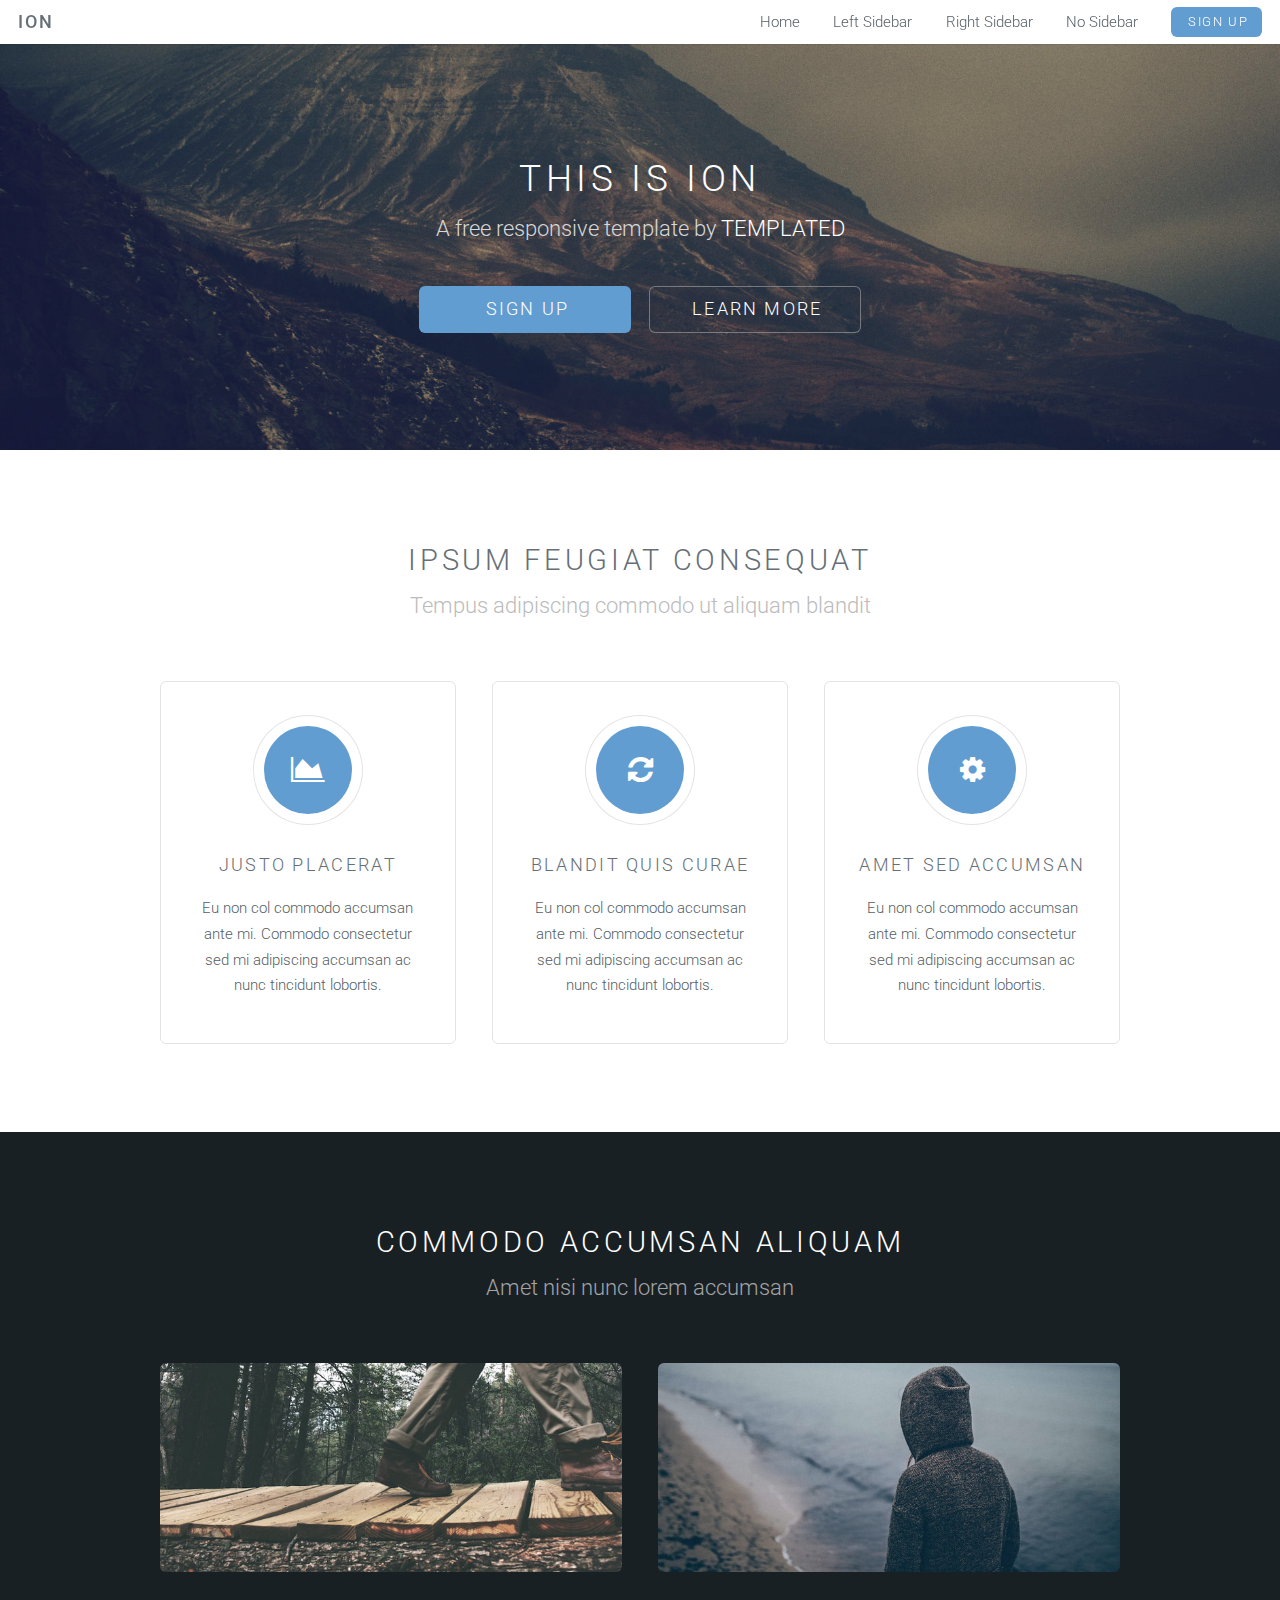
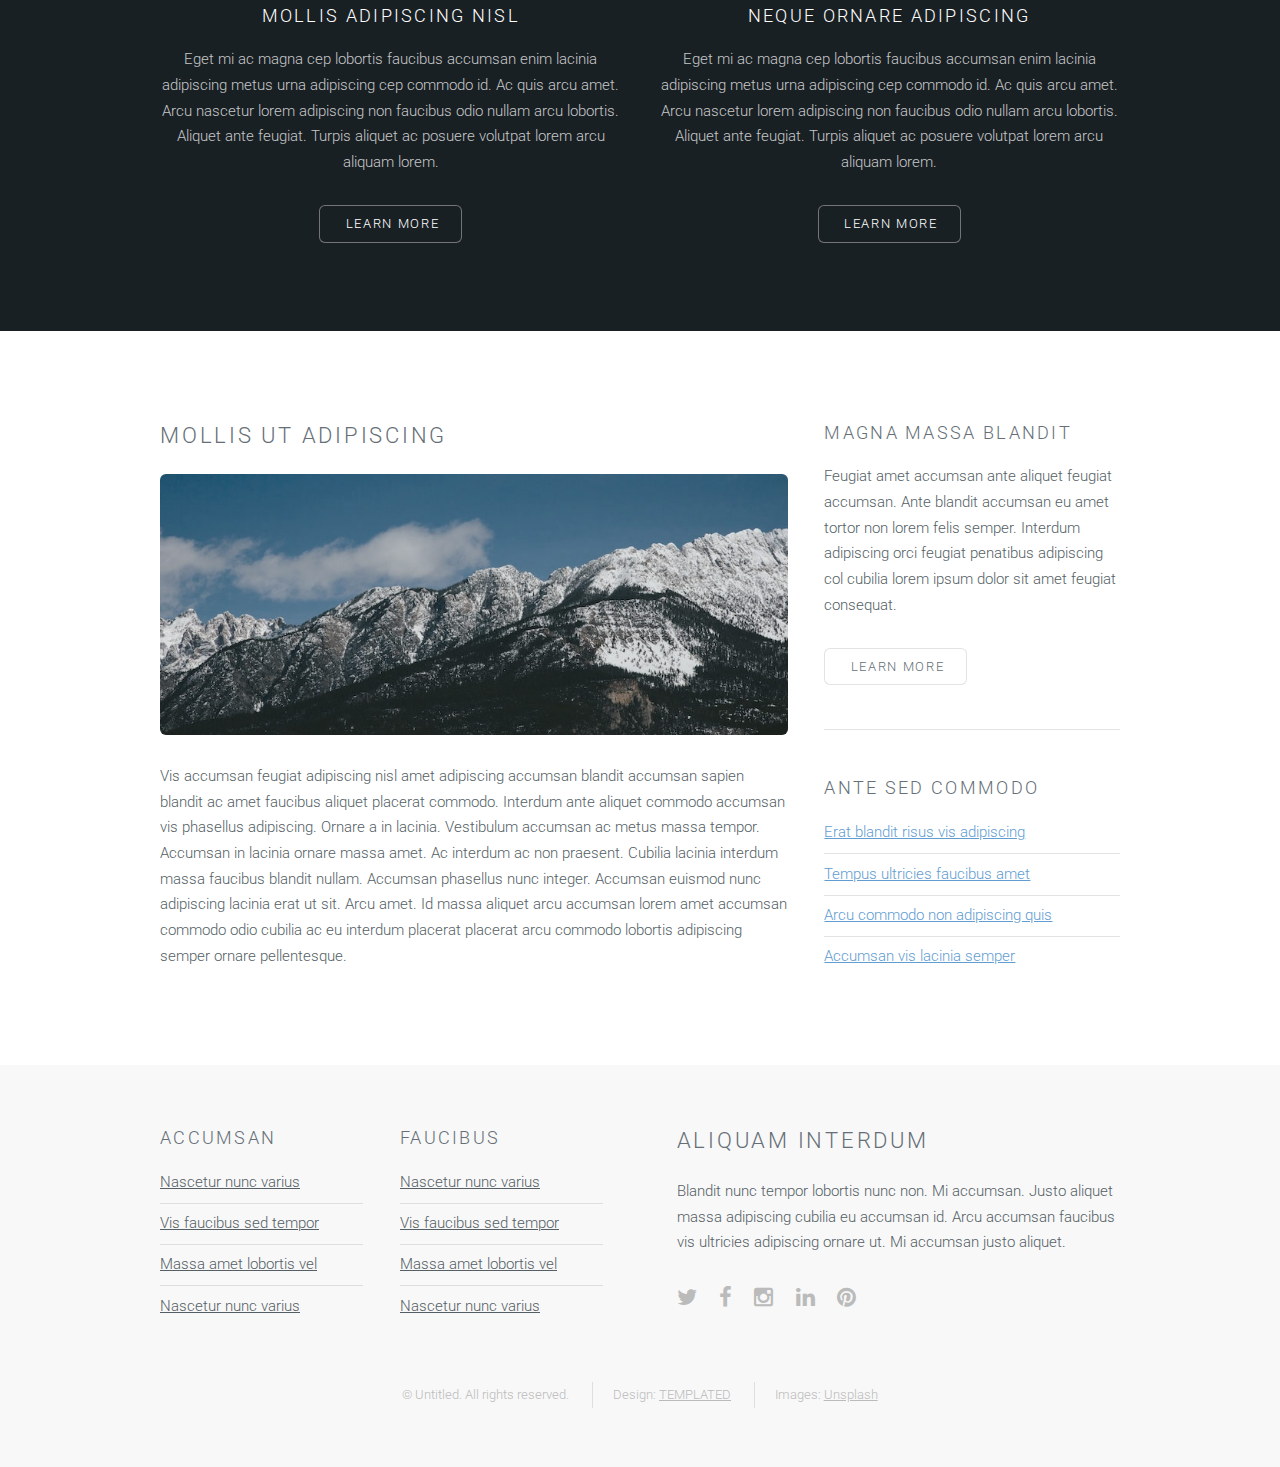
==== index.html @ 57fdde9f "foto inicial" ====
<!DOCTYPE HTML>
<!--
	Ion by TEMPLATED
	templated.co @templatedco
	Released for free under the Creative Commons Attribution 3.0 license (templated.co/license)
-->
<html>
	<head>
		<title>Ion by TEMPLATED</title>
		<meta http-equiv="content-type" content="text/html; charset=utf-8" />
		<meta name="description" content="" />
		<meta name="keywords" content="" />
		<!--[if lte IE 8]><script src="js/html5shiv.js"></script><![endif]-->
		<script src="js/jquery.min.js"></script>
		<script src="js/skel.min.js"></script>
		<script src="js/skel-layers.min.js"></script>
		<script src="js/init.js"></script>
		<noscript>
			<link rel="stylesheet" href="css/skel.css" />
			<link rel="stylesheet" href="css/style.css" />
			<link rel="stylesheet" href="css/style-xlarge.css" />
		</noscript>
	</head>
	<body id="top">

		<!-- Header -->
			<header id="header" class="skel-layers-fixed">
				<h1><a href="#">Ion</a></h1>
				<nav id="nav">
					<ul>
						<li><a href="index.html">Home</a></li>
						<li><a href="left-sidebar.html">Left Sidebar</a></li>
						<li><a href="right-sidebar.html">Right Sidebar</a></li>
						<li><a href="no-sidebar.html">No Sidebar</a></li>
						<li><a href="#" class="button special">Sign Up</a></li>
					</ul>
				</nav>
			</header>

		<!-- Banner -->
			<section id="banner">
				<div class="inner">
					<h2>This is Ion</h2>
					<p>A free responsive template by <a href="http://templated.co">TEMPLATED</a></p>
					<ul class="actions">
						<li><a href="#content" class="button big special">Sign Up</a></li>
						<li><a href="#elements" class="button big alt">Learn More</a></li>
					</ul>
				</div>
			</section>

		<!-- One -->
			<section id="one" class="wrapper style1">
				<header class="major">
					<h2>Ipsum feugiat consequat</h2>
					<p>Tempus adipiscing commodo ut aliquam blandit</p>
				</header>
				<div class="container">
					<div class="row">
						<div class="4u">
							<section class="special box">
								<i class="icon fa-area-chart major"></i>
								<h3>Justo placerat</h3>
								<p>Eu non col commodo accumsan ante mi. Commodo consectetur sed mi adipiscing accumsan ac nunc tincidunt lobortis.</p>
							</section>
						</div>
						<div class="4u">
							<section class="special box">
								<i class="icon fa-refresh major"></i>
								<h3>Blandit quis curae</h3>
								<p>Eu non col commodo accumsan ante mi. Commodo consectetur sed mi adipiscing accumsan ac nunc tincidunt lobortis.</p>
							</section>
						</div>
						<div class="4u">
							<section class="special box">
								<i class="icon fa-cog major"></i>
								<h3>Amet sed accumsan</h3>
								<p>Eu non col commodo accumsan ante mi. Commodo consectetur sed mi adipiscing accumsan ac nunc tincidunt lobortis.</p>
							</section>
						</div>
					</div>
				</div>
			</section>
			
		<!-- Two -->
			<section id="two" class="wrapper style2">
				<header class="major">
					<h2>Commodo accumsan aliquam</h2>
					<p>Amet nisi nunc lorem accumsan</p>
				</header>
				<div class="container">
					<div class="row">
						<div class="6u">
							<section class="special">
								<a href="#" class="image fit"><img src="images/pic01.jpg" alt="" /></a>
								<h3>Mollis adipiscing nisl</h3>
								<p>Eget mi ac magna cep lobortis faucibus accumsan enim lacinia adipiscing metus urna adipiscing cep commodo id. Ac quis arcu amet. Arcu nascetur lorem adipiscing non faucibus odio nullam arcu lobortis. Aliquet ante feugiat. Turpis aliquet ac posuere volutpat lorem arcu aliquam lorem.</p>
								<ul class="actions">
									<li><a href="#" class="button alt">Learn More</a></li>
								</ul>
							</section>
						</div>
						<div class="6u">
							<section class="special">
								<a href="#" class="image fit"><img src="images/pic02.jpg" alt="" /></a>
								<h3>Neque ornare adipiscing</h3>
								<p>Eget mi ac magna cep lobortis faucibus accumsan enim lacinia adipiscing metus urna adipiscing cep commodo id. Ac quis arcu amet. Arcu nascetur lorem adipiscing non faucibus odio nullam arcu lobortis. Aliquet ante feugiat. Turpis aliquet ac posuere volutpat lorem arcu aliquam lorem.</p>
								<ul class="actions">
									<li><a href="#" class="button alt">Learn More</a></li>
								</ul>
							</section>
						</div>
					</div>
				</div>
			</section>

		<!-- Three -->
			<section id="three" class="wrapper style1">
				<div class="container">
					<div class="row">
						<div class="8u">
							<section>
								<h2>Mollis ut adipiscing</h2>
								<a href="#" class="image fit"><img src="images/pic03.jpg" alt="" /></a>
								<p>Vis accumsan feugiat adipiscing nisl amet adipiscing accumsan blandit accumsan sapien blandit ac amet faucibus aliquet placerat commodo. Interdum ante aliquet commodo accumsan vis phasellus adipiscing. Ornare a in lacinia. Vestibulum accumsan ac metus massa tempor. Accumsan in lacinia ornare massa amet. Ac interdum ac non praesent. Cubilia lacinia interdum massa faucibus blandit nullam. Accumsan phasellus nunc integer. Accumsan euismod nunc adipiscing lacinia erat ut sit. Arcu amet. Id massa aliquet arcu accumsan lorem amet accumsan commodo odio cubilia ac eu interdum placerat placerat arcu commodo lobortis adipiscing semper ornare pellentesque.</p>
							</section>
						</div>
						<div class="4u">
							<section>
								<h3>Magna massa blandit</h3>
								<p>Feugiat amet accumsan ante aliquet feugiat accumsan. Ante blandit accumsan eu amet tortor non lorem felis semper. Interdum adipiscing orci feugiat penatibus adipiscing col cubilia lorem ipsum dolor sit amet feugiat consequat.</p>
								<ul class="actions">
									<li><a href="#" class="button alt">Learn More</a></li>
								</ul>
							</section>
							<hr />
							<section>
								<h3>Ante sed commodo</h3>
								<ul class="alt">
									<li><a href="#">Erat blandit risus vis adipiscing</a></li>
									<li><a href="#">Tempus ultricies faucibus amet</a></li>
									<li><a href="#">Arcu commodo non adipiscing quis</a></li>
									<li><a href="#">Accumsan vis lacinia semper</a></li>
								</ul>
							</section>
						</div>
					</div>
				</div>
			</section>			
			
		<!-- Footer -->
			<footer id="footer">
				<div class="container">
					<div class="row double">
						<div class="6u">
							<div class="row collapse-at-2">
								<div class="6u">
									<h3>Accumsan</h3>
									<ul class="alt">
										<li><a href="#">Nascetur nunc varius</a></li>
										<li><a href="#">Vis faucibus sed tempor</a></li>
										<li><a href="#">Massa amet lobortis vel</a></li>
										<li><a href="#">Nascetur nunc varius</a></li>
									</ul>
								</div>
								<div class="6u">
									<h3>Faucibus</h3>
									<ul class="alt">
										<li><a href="#">Nascetur nunc varius</a></li>
										<li><a href="#">Vis faucibus sed tempor</a></li>
										<li><a href="#">Massa amet lobortis vel</a></li>
										<li><a href="#">Nascetur nunc varius</a></li>
									</ul>
								</div>
							</div>
						</div>
						<div class="6u">
							<h2>Aliquam Interdum</h2>
							<p>Blandit nunc tempor lobortis nunc non. Mi accumsan. Justo aliquet massa adipiscing cubilia eu accumsan id. Arcu accumsan faucibus vis ultricies adipiscing ornare ut. Mi accumsan justo aliquet.</p>
							<ul class="icons">
								<li><a href="#" class="icon fa-twitter"><span class="label">Twitter</span></a></li>
								<li><a href="#" class="icon fa-facebook"><span class="label">Facebook</span></a></li>
								<li><a href="#" class="icon fa-instagram"><span class="label">Instagram</span></a></li>
								<li><a href="#" class="icon fa-linkedin"><span class="label">LinkedIn</span></a></li>
								<li><a href="#" class="icon fa-pinterest"><span class="label">Pinterest</span></a></li>
							</ul>
						</div>
					</div>
					<ul class="copyright">
						<li>&copy; Untitled. All rights reserved.</li>
						<li>Design: <a href="http://templated.co">TEMPLATED</a></li>
						<li>Images: <a href="http://unsplash.com">Unsplash</a></li>
					</ul>
				</div>
			</footer>

	</body>
</html>
---- css/skel.css ----
/* Resets (http://meyerweb.com/eric/tools/css/reset/ | v2.0 | 20110126 | License: none (public domain)) */

	html,body,div,span,applet,object,iframe,h1,h2,h3,h4,h5,h6,p,blockquote,pre,a,abbr,acronym,address,big,cite,code,del,dfn,em,img,ins,kbd,q,s,samp,small,strike,strong,sub,sup,tt,var,b,u,i,center,dl,dt,dd,ol,ul,li,fieldset,form,label,legend,table,caption,tbody,tfoot,thead,tr,th,td,article,aside,canvas,details,embed,figure,figcaption,footer,header,hgroup,menu,nav,output,ruby,section,summary,time,mark,audio,video{margin:0;padding:0;border:0;font-size:100%;font:inherit;vertical-align:baseline;}article,aside,details,figcaption,figure,footer,header,hgroup,menu,nav,section{display:block;}body{line-height:1;}ol,ul{list-style:none;}blockquote,q{quotes:none;}blockquote:before,blockquote:after,q:before,q:after{content:'';content:none;}table{border-collapse:collapse;border-spacing:0;}body{-webkit-text-size-adjust:none}

/* Box Model */

	*, *:before, *:after {
		-moz-box-sizing: border-box;
		-webkit-box-sizing: border-box;
		box-sizing: border-box;
	}

/* Container */

	body {
		/* min-width: (containers) */
		min-width: 1200px;
	}

	.container {
		margin-left: auto;
		margin-right: auto;
		
		/* width: (containers) */
		width: 1200px;
	}

	/* Modifiers */
	
		.container.small {
			/* width: (containers) * 0.75; */
			width: 900px;
		}

		.container.big {
			width: 100%;

			/* max-width: (containers) * 1.25; */
			max-width: 1500px;

			/* min-width: (containers); */
			min-width: 1200px;
		}

/* Grid */

	.\31 2u { width: 100% }
	.\31 1u { width: 91.6666666667% }
	.\31 0u { width: 83.3333333333% }
	.\39 u { width: 75% }
	.\38 u { width: 66.6666666667% }
	.\37 u { width: 58.3333333333% }
	.\36 u { width: 50% }
	.\35 u { width: 41.6666666667% }
	.\34 u { width: 33.3333333333% }
	.\33 u { width: 25% }
	.\32 u { width: 16.6666666667% }
	.\31 u { width: 8.3333333333% }
	.\-11u { margin-left: 91.6666666667% }
	.\-10u { margin-left: 83.3333333333% }
	.\-9u { margin-left: 75% }
	.\-8u { margin-left: 66.6666666667% }
	.\-7u { margin-left: 58.3333333333% }
	.\-6u { margin-left: 50% }
	.\-5u { margin-left: 41.6666666667% }
	.\-4u { margin-left: 33.3333333333% }
	.\-3u { margin-left: 25% }
	.\-2u { margin-left: 16.6666666667% }
	.\-1u { margin-left: 8.3333333333% }

	/* Rows */

		.row > * {
			float: left;
		}

		.row:after {
			content: '';
			display: block;
			clear: both;
			height: 0;
		}

		.row:first-child > * {
			padding-top: 0 !important;
		}

		.row.uniform > * > :first-child {
			margin-top: 0;
		}

		.row.uniform > * > :last-child {
			margin-bottom: 0;
		}

		/* Normal */

			.row > * {
				/* padding-left: (gutters.vertical) */
				padding-left: 4em;
			}

			.row + .row > * {
				/* padding: (gutters.horizontal) 0 0 (gutters.vertical) */
				padding: 0 0 0 4em;
			}

			.row {
				/* margin-left: -(gutters.vertical) */
				margin-left: -4em;
			}

			.row + .row.uniform > * {
				/* padding: (gutters.vertical) 0 0 (gutters.vertical) */
				padding: 4em 0 0 4em;
			}

		/* Flush */

			.row.flush > * {
				padding-left: 0;
			}

			.row + .row.flush > * {
				padding: 0;
			}

			.row.flush {
				margin-left: 0;
			}

			.row + .row.uniform.flush > * {
				padding: 0;
			}

		/* Quarter */

			.row.quarter > * {
				/* padding-left: (gutters.vertical * 0.25) */
				padding-left: 1em;
			}

			.row + .row.quarter > * {
				/* padding: (gutters.horizontal * 0.25) 0 0 (gutters.vertical * 0.25) */
				padding: 0 0 0 1em;
			}

			.row.quarter {
				/* margin-left: -(gutters.vertical * 0.25) */
				margin-left: -1em;
			}

			.row + .row.uniform.quarter > * {
				/* padding: (gutters.vertical * 0.25) 0 0 (gutters.vertical * 0.25) */
				padding: 1em 0 0 1em;
			}

		/* Half */

			.row.half > * {
				/* padding-left: (gutters.vertical * 0.5) */
				padding-left: 2em;
			}

			.row + .row.half > * {
				/* padding: (gutters.horizontal * 0.5) 0 0 (gutters.vertical * 0.5) */
				padding: 0 0 0 2em;
			}

			.row.half {
				/* margin-left: -(gutters.vertical * 0.5) */
				margin-left: -2em;
			}

			.row + .row.uniform.half > * {
				/* padding: (gutters.vertical * 0.5) 0 0 (gutters.vertical * 0.5) */
				padding: 2em 0 0 2em;
			}

		/* One and (a) Half */

			.row.oneandhalf > * {
				/* padding-left: (gutters.vertical * 1.5) */
				padding-left: 6em;
			}

			.row + .row.oneandhalf > * {
				/* padding: (gutters.horizontal * 1.5) 0 0 (gutters.vertical * 1.5) */
				padding: 0 0 0 6em;
			}

			.row.oneandhalf {
				/* margin-left: -(gutters.vertical * 1.5) */
				margin-left: -6em;
			}

			.row + .row.uniform.oneandhalf > * {
				/* padding: (gutters.vertical * 1.5) 0 0 (gutters.vertical * 1.5) */
				padding: 6em 0 0 6em;
			}

		/* Double */

			.row.double > * {
				/* padding-left: (gutters.vertical * 2) */
				padding-left: 8em;
			}

			.row + .row.double > * {
				/* padding: (gutters.horizontal * 2) 0 0 (gutters.vertical * 2) */
				padding: 0 0 0 8em;
			}

			.row.double {
				/* margin-left: -(gutters.vertical * 2) */
				margin-left: -8em;
			}

			.row + .row.uniform.double > * {
				/* padding: (gutters.vertical * 2) 0 0 (gutters.vertical * 2) */
				padding: 8em 0 0 8em;
			}
---- css/style.css ----
@charset "UTF-8";
@import url(font-awesome.min.css);
@import url("http://fonts.googleapis.com/css?family=Roboto:500,300");

/*
	Ion by TEMPLATED
	templated.co @templatedco
	Released for free under the Creative Commons Attribution 3.0 license (templated.co/license)
*/

/* Basic */

	body {
		background: #fff;
	}

	body, input, select, textarea {
		color: #555f66;
		font-family: "Roboto", Helvetica, sans-serif;
		font-size: 14pt;
		font-weight: 300;
		line-height: 1.75em;
	}

	a {
		color: #629DD1;
		text-decoration: underline;
	}

		a:hover {
			text-decoration: none;
		}

	strong, b {
		color: #666f77;
		font-weight: 500;
	}

	em, i {
		font-style: italic;
	}

	p {
		margin: 0 0 2em 0;
	}

	h1, h2, h3, h4, h5, h6 {
		color: #666f77;
		font-weight: 300;
		line-height: 1em;
		margin: 0 0 1em 0;
		text-transform: uppercase;
		letter-spacing: 0.125em;
	}

		h1 a, h2 a, h3 a, h4 a, h5 a, h6 a {
			color: inherit;
			text-decoration: none;
		}

	h2 {
		font-size: 1.5em;
		line-height: 1.5em;
	}

	h3 {
		font-size: 1.25em;
		line-height: 1.5em;
	}

	h4 {
		font-size: 1em;
		line-height: 1.5em;
	}

	h5 {
		font-size: 0.9em;
		line-height: 1.5em;
	}

	h6 {
		font-size: 0.7em;
		line-height: 1.5em;
	}

	sub {
		font-size: 0.8em;
		position: relative;
		top: 0.5em;
	}

	sup {
		font-size: 0.8em;
		position: relative;
		top: -0.5em;
	}

	hr {
		border: 0;
		border-bottom: solid 1px rgba(144, 144, 144, 0.25);
		margin: 3em 0;
	}

		hr.major {
			margin: 2em 0 5em 0;
		}

	blockquote {
		border-left: solid 4px rgba(144, 144, 144, 0.25);
		font-style: italic;
		margin: 0 0 2em 0;
		padding: 0.5em 0 0.5em 2em;
	}

	code {
		background: rgba(144, 144, 144, 0.075);
		border-radius: 6px;
		border: solid 1px rgba(144, 144, 144, 0.25);
		font-family: "Courier New", monospace;
		font-size: 0.9em;
		margin: 0 0.25em;
		padding: 0.25em 0.65em;
	}

	pre {
		-webkit-overflow-scrolling: touch;
		font-family: "Courier New", monospace;
		font-size: 0.9em;
		margin: 0 0 2em 0;
		overflow-x: auto;
	}

		pre code {
			display: block;
			line-height: 1.75em;
			padding: 1em 1.5em;
		}

	.align-left {
		text-align: left;
	}

	.align-center {
		text-align: center;
	}

	.align-right {
		text-align: right;
	}

/* Section/Article */

	section.special, article.special {
		text-align: center;
	}

	header p {
		color: #bbb;
		position: relative;
		margin: 0 0 1.5em 0;
	}

	header h2 + p {
		font-size: 1.25em;
		margin-top: -1em;
		line-height: 1.5em;
	}

	header h3 + p {
		font-size: 1.1em;
		margin-top: -0.85em;
		line-height: 1.5em;
	}

	header h4 + p,
	header h5 + p,
	header h6 + p {
		font-size: 0.9em;
		margin-top: -0.75em;
		line-height: 1.5em;
	}

	header.major {
		text-align: center;
		margin: 0 0 4em 0;
	}

		header.major h2 {
			font-size: 2em;
		}

		header.major h2 + p {
			font-size: 1.5em;
			margin: -1em 0 2em 0;
		}

/* Form */

	form {
		margin: 0 0 2em 0;
	}

	label {
		color: #666f77;
		display: block;
		font-size: 0.9em;
		font-weight: 500;
		margin: 0 0 1em 0;
	}

	input[type="text"],
	input[type="password"],
	input[type="email"],
	select,
	textarea {
		-moz-appearance: none;
		-webkit-appearance: none;
		-o-appearance: none;
		-ms-appearance: none;
		appearance: none;
		background: rgba(144, 144, 144, 0.075);
		border-radius: 6px;
		border: none;
		border: solid 1px rgba(144, 144, 144, 0.25);
		color: inherit;
		display: block;
		outline: 0;
		padding: 0 1em;
		text-decoration: none;
		width: 100%;
	}

		input[type="text"]:invalid,
		input[type="password"]:invalid,
		input[type="email"]:invalid,
		select:invalid,
		textarea:invalid {
			box-shadow: none;
		}

		input[type="text"]:focus,
		input[type="password"]:focus,
		input[type="email"]:focus,
		select:focus,
		textarea:focus {
			border-color: #629DD1;
			box-shadow: 0 0 0 1px #629DD1;
		}

	.select-wrapper {
		text-decoration: none;
		display: block;
		position: relative;
	}

		.select-wrapper:before {
			content: "";
			-moz-osx-font-smoothing: grayscale;
			-webkit-font-smoothing: antialiased;
			font-family: FontAwesome;
			font-style: normal;
			font-weight: normal;
			text-transform: none !important;
		}

		.select-wrapper:before {
			color: rgba(144, 144, 144, 0.25);
			display: block;
			height: 2.75em;
			line-height: 2.75em;
			pointer-events: none;
			position: absolute;
			right: 0;
			text-align: center;
			top: 0;
			width: 2.75em;
		}

		.select-wrapper select::-ms-expand {
			display: none;
		}

	input[type="text"],
	input[type="password"],
	input[type="email"],
	select {
		height: 2.75em;
	}

	textarea {
		padding: 0.75em 1em;
	}

	input[type="checkbox"],
	input[type="radio"] {
		-moz-appearance: none;
		-webkit-appearance: none;
		-o-appearance: none;
		-ms-appearance: none;
		appearance: none;
		display: block;
		float: left;
		margin-right: -2em;
		opacity: 0;
		width: 1em;
		z-index: -1;
	}

		input[type="checkbox"] + label,
		input[type="radio"] + label {
			text-decoration: none;
			color: #555f66;
			cursor: pointer;
			display: inline-block;
			font-size: 1em;
			font-weight: 300;
			padding-left: 2.4em;
			padding-right: 0.75em;
			position: relative;
		}

			input[type="checkbox"] + label:before,
			input[type="radio"] + label:before {
				-moz-osx-font-smoothing: grayscale;
				-webkit-font-smoothing: antialiased;
				font-family: FontAwesome;
				font-style: normal;
				font-weight: normal;
				text-transform: none !important;
			}

			input[type="checkbox"] + label:before,
			input[type="radio"] + label:before {
				background: rgba(144, 144, 144, 0.075);
				border-radius: 6px;
				border: solid 1px rgba(144, 144, 144, 0.25);
				content: '';
				display: inline-block;
				height: 1.65em;
				left: 0;
				line-height: 1.58125em;
				position: absolute;
				text-align: center;
				top: 0;
				width: 1.65em;
			}

		input[type="checkbox"]:checked + label:before,
		input[type="radio"]:checked + label:before {
			background: #192024;
			border-color: #192024;
			color: #ffffff;
			content: '\f00c';
		}

		input[type="checkbox"]:focus + label:before,
		input[type="radio"]:focus + label:before {
			border-color: #629DD1;
			box-shadow: 0 0 0 1px #629DD1;
		}

	input[type="checkbox"] + label:before {
		border-radius: 6px;
	}

	input[type="radio"] + label:before {
		border-radius: 100%;
	}

	::-webkit-input-placeholder {
		color: #bbb !important;
		opacity: 1.0;
	}

	:-moz-placeholder {
		color: #bbb !important;
		opacity: 1.0;
	}

	::-moz-placeholder {
		color: #bbb !important;
		opacity: 1.0;
	}

	:-ms-input-placeholder {
		color: #bbb !important;
		opacity: 1.0;
	}

	.formerize-placeholder {
		color: #bbb !important;
		opacity: 1.0;
	}

/* Box */

	.box {
		border-radius: 6px;
		border: solid 1px rgba(144, 144, 144, 0.25);
		margin-bottom: 2em;
		padding: 3em 2em;
	}

		.box > :last-child,
		.box > :last-child > :last-child,
		.box > :last-child > :last-child > :last-child {
			margin-bottom: 0;
		}

		.box.alt {
			border: 0;
			border-radius: 0;
			padding: 0;
		}

/* Icon */

	.icon {
		text-decoration: none;
		border-bottom: none;
		position: relative;
	}

		.icon:before {
			-moz-osx-font-smoothing: grayscale;
			-webkit-font-smoothing: antialiased;
			font-family: FontAwesome;
			font-style: normal;
			font-weight: normal;
			text-transform: none !important;
		}

		.icon > .label {
			display: none;
		}

		.icon.major {
			display: inline-block;
			margin: 0 0 1.25em 0;
			color: #ffffff;
			background: #629DD1;
			width: 3em;
			height: 3em;
			font-size: 2em;
			text-align: center;
			line-height: 3em;
			border-radius: 100%;
			box-shadow: 0 0 0 10px #fff, 0 0 0 11px rgba(144, 144, 144, 0.25);
		}

/* Image */

	.image {
		border-radius: 6px;
		border: 0;
		display: inline-block;
		position: relative;
	}

		.image img {
			border-radius: 6px;
			display: block;
		}

		.image.left {
			float: left;
			padding: 0 1.5em 1em 0;
			top: 0.25em;
		}

		.image.right {
			float: right;
			padding: 0 0 1em 1.5em;
			top: 0.25em;
		}

		.image.fit {
			display: block;
			margin: 0 0 2em 0;
			width: 100%;
		}

			.image.fit img {
				display: block;
				width: 100%;
			}

/* List */

	ol {
		list-style: decimal;
		margin: 0 0 2em 0;
		padding-left: 1.25em;
	}

		ol li {
			padding-left: 0.25em;
		}

	ul {
		list-style: disc;
		margin: 0 0 2em 0;
		padding-left: 1em;
	}

		ul li {
			padding-left: 0.5em;
		}

		ul.alt {
			list-style: none;
			padding-left: 0;
		}

			ul.alt li {
				border-top: solid 1px rgba(144, 144, 144, 0.25);
				padding: 0.5em 0;
			}

				ul.alt li:first-child {
					border-top: 0;
					padding-top: 0;
				}

		ul.icons {
			cursor: default;
			list-style: none;
			padding-left: 0;
		}

			ul.icons li {
				display: inline-block;
				padding: 0 1.25em 0 0;
			}

				ul.icons li:last-child {
					padding-right: 0;
				}

				ul.icons li .icon:before {
					font-size: 1.5em;
				}

		ul.actions {
			cursor: default;
			list-style: none;
			padding-left: 0;
		}

			ul.actions li {
				display: inline-block;
				padding: 0 1em 0 0;
				vertical-align: middle;
			}

				ul.actions li:last-child {
					padding-right: 0;
				}

			ul.actions.small li {
				padding: 0 0.5em 0 0;
			}

			ul.actions.vertical li {
				display: block;
				padding: 1em 0 0 0;
			}

				ul.actions.vertical li:first-child {
					padding-top: 0;
				}

				ul.actions.vertical li > * {
					margin-bottom: 0;
				}

			ul.actions.vertical.small li {
				padding: 0.5em 0 0 0;
			}

				ul.actions.vertical.small li:first-child {
					padding-top: 0;
				}

			ul.actions.fit {
				display: table;
				margin-left: -1em;
				padding: 0;
				table-layout: fixed;
				width: calc(100% + 1em);
			}

				ul.actions.fit li {
					display: table-cell;
					padding: 0 0 0 1em;
				}

					ul.actions.fit li > * {
						margin-bottom: 0;
					}

				ul.actions.fit.small {
					margin-left: -0.5em;
					width: calc(100% + 0.5em);
				}

					ul.actions.fit.small li {
						padding: 0 0 0 0.5em;
					}

	dl {
		margin: 0 0 2em 0;
	}

/* Table */

	.table-wrapper {
		-webkit-overflow-scrolling: touch;
		overflow-x: auto;
	}

	table {
		margin: 0 0 2em 0;
		width: 100%;
	}

		table tbody tr {
			border: solid 1px rgba(144, 144, 144, 0.25);
			border-left: 0;
			border-right: 0;
		}

			table tbody tr:nth-child(2n + 1) {
				background-color: rgba(144, 144, 144, 0.075);
			}

		table td {
			padding: 0.75em 0.75em;
		}

		table th {
			color: #666f77;
			font-size: 0.9em;
			font-weight: 500;
			padding: 0 0.75em 0.75em 0.75em;
			text-align: left;
		}

		table thead {
			border-bottom: solid 2px rgba(144, 144, 144, 0.25);
		}

		table tfoot {
			border-top: solid 2px rgba(144, 144, 144, 0.25);
		}

		table.alt {
			border-collapse: separate;
		}

			table.alt tbody tr td {
				border: solid 1px rgba(144, 144, 144, 0.25);
				border-left-width: 0;
				border-top-width: 0;
			}

				table.alt tbody tr td:first-child {
					border-left-width: 1px;
				}

			table.alt tbody tr:first-child td {
				border-top-width: 1px;
			}

			table.alt thead {
				border-bottom: 0;
			}

			table.alt tfoot {
				border-top: 0;
			}

/* Button */

	input[type="submit"],
	input[type="reset"],
	input[type="button"],
	.button {
		-moz-appearance: none;
		-webkit-appearance: none;
		-o-appearance: none;
		-ms-appearance: none;
		appearance: none;
		-moz-transition: background-color 0.2s ease-in-out, color 0.2s ease-in-out;
		-webkit-transition: background-color 0.2s ease-in-out, color 0.2s ease-in-out;
		-o-transition: background-color 0.2s ease-in-out, color 0.2s ease-in-out;
		-ms-transition: background-color 0.2s ease-in-out, color 0.2s ease-in-out;
		transition: background-color 0.2s ease-in-out, color 0.2s ease-in-out;
		background-color: #192024;
		border-radius: 6px;
		border: 0;
		color: #ffffff !important;
		cursor: pointer;
		display: inline-block;
		font-weight: 300;
		text-transform: uppercase;
		letter-spacing: 0.125em;
		font-size: 0.9em;
		height: 2.85em;
		line-height: 2.85em;
		padding: 0 1.75em;
		text-align: center;
		text-decoration: none;
		white-space: nowrap;
		text-indent: 0.25em;
	}

		input[type="submit"]:hover,
		input[type="reset"]:hover,
		input[type="button"]:hover,
		.button:hover {
			background-color: #232d33;
		}

		input[type="submit"]:active,
		input[type="reset"]:active,
		input[type="button"]:active,
		.button:active {
			background-color: #0f1315;
		}

		input[type="submit"].icon,
		input[type="reset"].icon,
		input[type="button"].icon,
		.button.icon {
			padding-left: 1.35em;
		}

			input[type="submit"].icon:before,
			input[type="reset"].icon:before,
			input[type="button"].icon:before,
			.button.icon:before {
				margin-right: 0.5em;
			}

		input[type="submit"].fit,
		input[type="reset"].fit,
		input[type="button"].fit,
		.button.fit {
			display: block;
			margin: 0 0 1em 0;
			width: 100%;
		}

		input[type="submit"].small,
		input[type="reset"].small,
		input[type="button"].small,
		.button.small {
			font-size: 0.7em;
		}

		input[type="submit"].big,
		input[type="reset"].big,
		input[type="button"].big,
		.button.big {
			font-size: 1.2em;
			height: 2.65em;
			line-height: 2.65em;
		}

		input[type="submit"].alt,
		input[type="reset"].alt,
		input[type="button"].alt,
		.button.alt {
			background-color: transparent;
			box-shadow: inset 0 0 0 1px rgba(144, 144, 144, 0.25);
			color: #666f77 !important;
		}

			input[type="submit"].alt:hover,
			input[type="reset"].alt:hover,
			input[type="button"].alt:hover,
			.button.alt:hover {
				background-color: rgba(144, 144, 144, 0.075);
			}

			input[type="submit"].alt:active,
			input[type="reset"].alt:active,
			input[type="button"].alt:active,
			.button.alt:active {
				background-color: rgba(144, 144, 144, 0.2);
			}

			input[type="submit"].alt.icon:before,
			input[type="reset"].alt.icon:before,
			input[type="button"].alt.icon:before,
			.button.alt.icon:before {
				color: #bbb;
			}

		input[type="submit"].special,
		input[type="reset"].special,
		input[type="button"].special,
		.button.special {
			background-color: #629DD1;
			color: #ffffff !important;
		}

			input[type="submit"].special:hover,
			input[type="reset"].special:hover,
			input[type="button"].special:hover,
			.button.special:hover {
				background-color: #76a9d7;
			}

			input[type="submit"].special:active,
			input[type="reset"].special:active,
			input[type="button"].special:active,
			.button.special:active {
				background-color: #4e91cb;
			}

		input[type="submit"].disabled, input[type="submit"]:disabled,
		input[type="reset"].disabled,
		input[type="reset"]:disabled,
		input[type="button"].disabled,
		input[type="button"]:disabled,
		.button.disabled,
		.button:disabled {
			background-color: #555f66 !important;
			box-shadow: inset 0 -0.15em 0 0 rgba(0, 0, 0, 0.15);
			color: #fff !important;
			cursor: default;
			opacity: 0.25;
		}

/* Wrapper */

	.wrapper {
		padding: 6em 0 4em 0;
	}

		.wrapper.style1 {
			background: #fff;
			color: #555f66;
		}

		.wrapper.style2 {
			background: #192024;
			color: #c5c7c8;
		}

			.wrapper.style2 h2, .wrapper.style2 h3, .wrapper.style2 h4, .wrapper.style2 h5, .wrapper.style2 h6 {
				color: #ffffff;
			}

			.wrapper.style2 header p {
				color: #a3a5a7;
			}

			.wrapper.style2 .button.alt {
				box-shadow: inset 0 0 0 1px rgba(144, 144, 144, 0.75);
				color: #ffffff !important;
			}

				.wrapper.style2 .button.alt:hover {
					background-color: rgba(144, 144, 144, 0.275);
				}

				.wrapper.style2 .button.alt:active {
					background-color: rgba(144, 144, 144, 0.4);
				}

				.wrapper.style2 .button.alt.icon:before {
					color: #a3a5a7;
				}

/* Header */

	#skel-layers-wrapper {
		padding-top: 3em;
	}

	#header {
		background: #fff;
		color: #555f66;
		cursor: default;
		height: 3em;
		left: 0;
		line-height: 3em;
		position: fixed;
		top: 0;
		width: 100%;
		z-index: 10000;
		box-shadow: 0 0 0.1em 0 rgba(0, 0, 0, 0.25);
	}

		#header h1 {
			color: #666f77;
			font-weight: 500;
			height: inherit;
			left: 1.25em;
			line-height: inherit;
			margin: 0;
			padding: 0;
			position: absolute;
			top: 0;
		}

			#header h1 a {
				font-size: 1.25em;
			}

		#header nav {
			height: inherit;
			line-height: inherit;
			position: absolute;
			right: 1.25em;
			top: 0;
			vertical-align: middle;
		}

			#header nav > ul {
				list-style: none;
				margin: 0;
				padding-left: 0;
			}

				#header nav > ul > li {
					border-radius: 6px;
					display: inline-block;
					margin-left: 2em;
					padding-left: 0;
				}

					#header nav > ul > li a {
						-moz-transition: color 0.2s ease-in-out;
						-webkit-transition: color 0.2s ease-in-out;
						-o-transition: color 0.2s ease-in-out;
						-ms-transition: color 0.2s ease-in-out;
						transition: color 0.2s ease-in-out;
						color: #555f66;
						display: inline-block;
						text-decoration: none;
					}

						#header nav > ul > li a:hover {
							color: #629DD1;
						}

					#header nav > ul > li:first-child {
						margin-left: 0;
					}

					#header nav > ul > li .button {
						height: 2.25em;
						line-height: 2.25em;
						margin-bottom: 0;
						padding: 0 1em;
						position: relative;
						top: -0.075em;
						vertical-align: middle;
					}

		#header .container {
			position: relative;
		}

			#header .container h1 {
				left: 0;
			}

			#header .container nav {
				right: 0;
			}

/* Banner */

	#banner {
		background-color: #666666;
		background-image: url("../images/banner.jpg");
		background-size: cover;
		background-position: center center;
		background-repeat: no-repeat;
		color: #d8d8d8;
		padding: 14em 0;
		text-align: center;
		position: relative;
	}

		#banner:before {
			content: '';
			position: absolute;
			left: 0;
			top: 0;
			width: 100%;
			height: 100%;
			background: rgba(64, 72, 80, 0.25);
		}

		#banner .inner {
			position: relative;
			z-index: 1;
		}

			#banner .inner :last-child {
				margin-bottom: 0;
			}

		#banner h2, #banner h3, #banner h4, #banner h5, #banner h6 {
			color: #ffffff;
		}

		#banner .button.alt {
			box-shadow: inset 0 0 0 1px rgba(144, 144, 144, 0.75);
			color: #ffffff !important;
		}

			#banner .button.alt:hover {
				background-color: rgba(144, 144, 144, 0.275);
			}

			#banner .button.alt:active {
				background-color: rgba(144, 144, 144, 0.4);
			}

			#banner .button.alt.icon:before {
				color: #c1c1c1;
			}

		#banner .button {
			min-width: 12em;
		}

		#banner h2 {
			font-size: 3.5em;
			line-height: 1em;
			margin: 0 0 0.5em 0;
			padding: 0;
		}

		#banner p {
			font-size: 1.5em;
			margin-bottom: 2em;
		}

			#banner p a {
				color: #ffffff;
				text-decoration: none;
			}

/* Footer */

	#footer {
		background: #f8f8f8;
		padding: 4em 0 6em 0;
	}

		#footer a {
			color: inherit;
		}

		#footer .copyright {
			color: #bbb;
			font-size: 0.9em;
			margin: 2em 0 0 0;
			padding: 0;
			text-align: center;
		}

			#footer .copyright li {
				border-left: solid 1px rgba(144, 144, 144, 0.25);
				display: inline-block;
				list-style: none;
				margin-left: 1.5em;
				padding-left: 1.5em;
			}

				#footer .copyright li:first-child {
					border-left: 0;
					margin-left: 0;
					padding-left: 0;
				}

		#footer .icons a {
			color: #bbb;
		}
---- css/style-xlarge.css ----
/*
	Ion by TEMPLATED
	templated.co @templatedco
	Released for free under the Creative Commons Attribution 3.0 license (templated.co/license)
*/

/* Basic */

	body, input, select, textarea {
		font-size: 12pt;
	}

/* Banner */

	#banner {
		padding: 9em 0;
	}
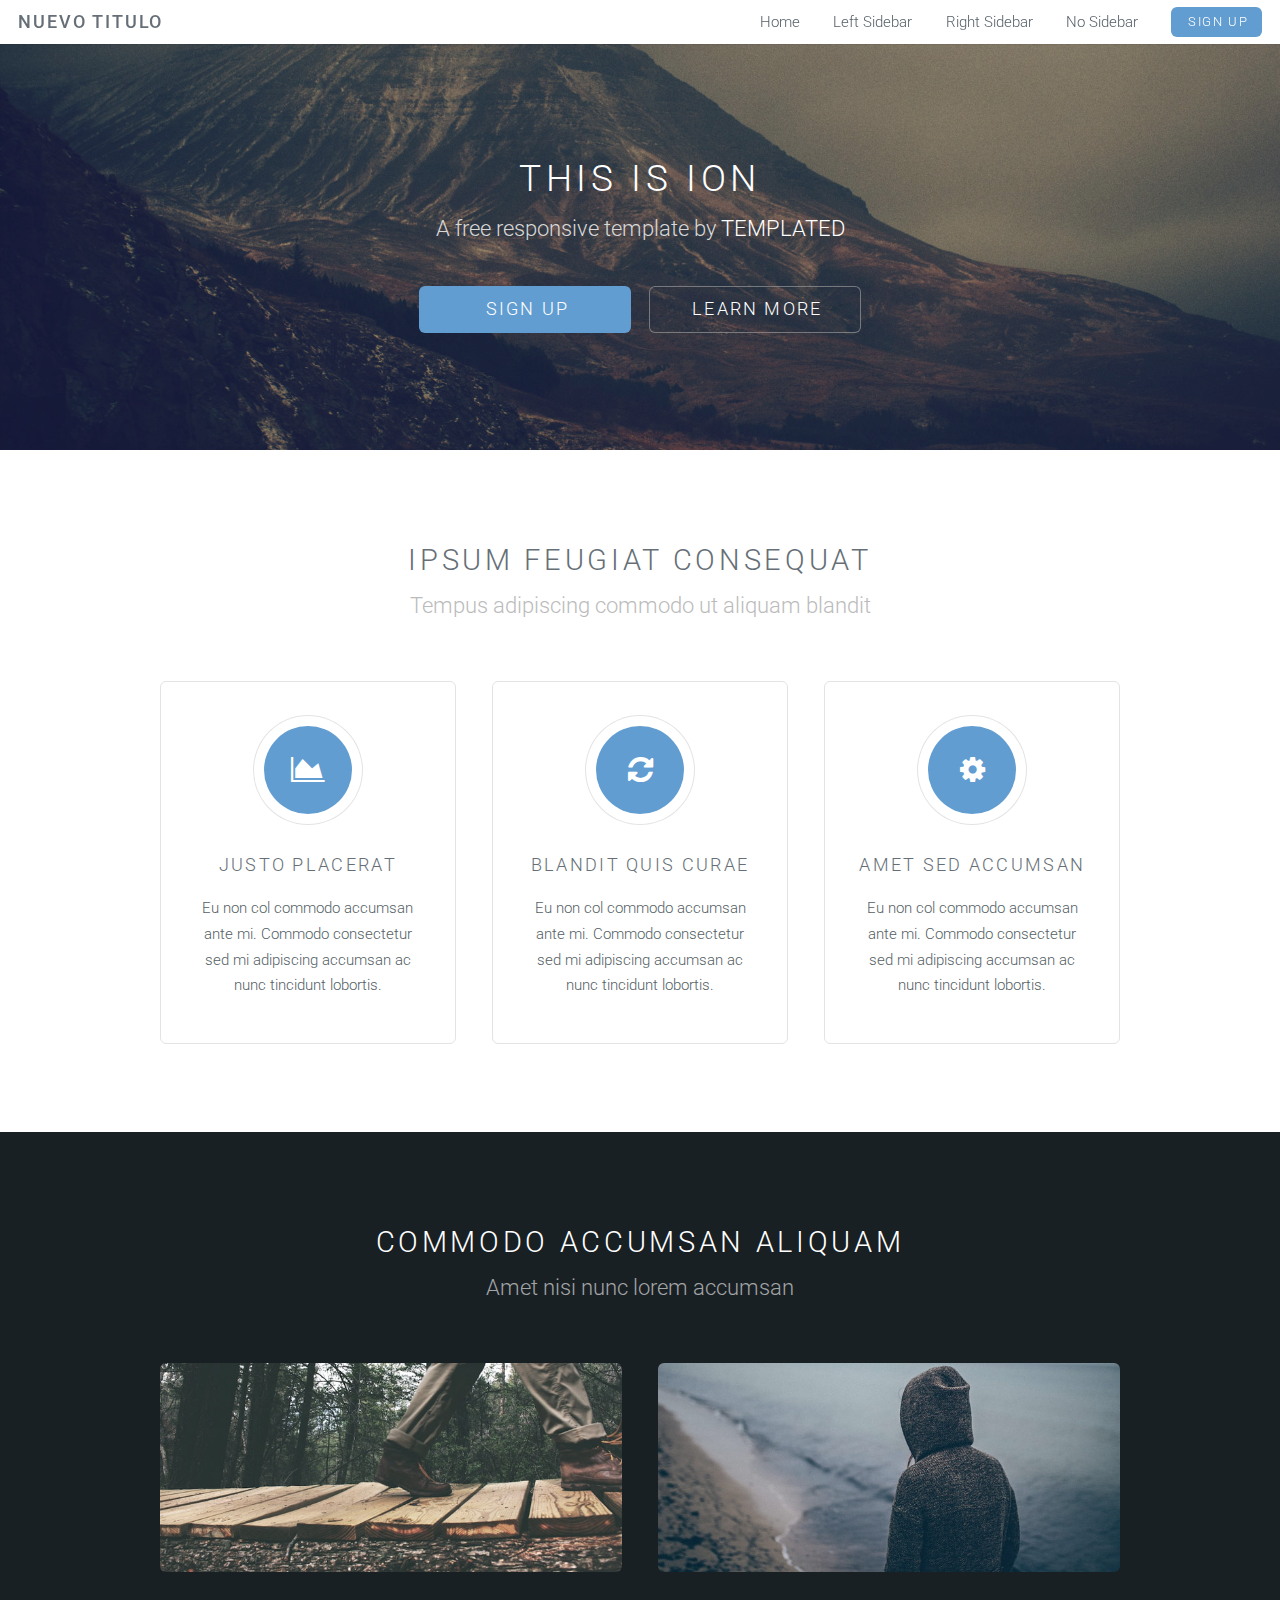
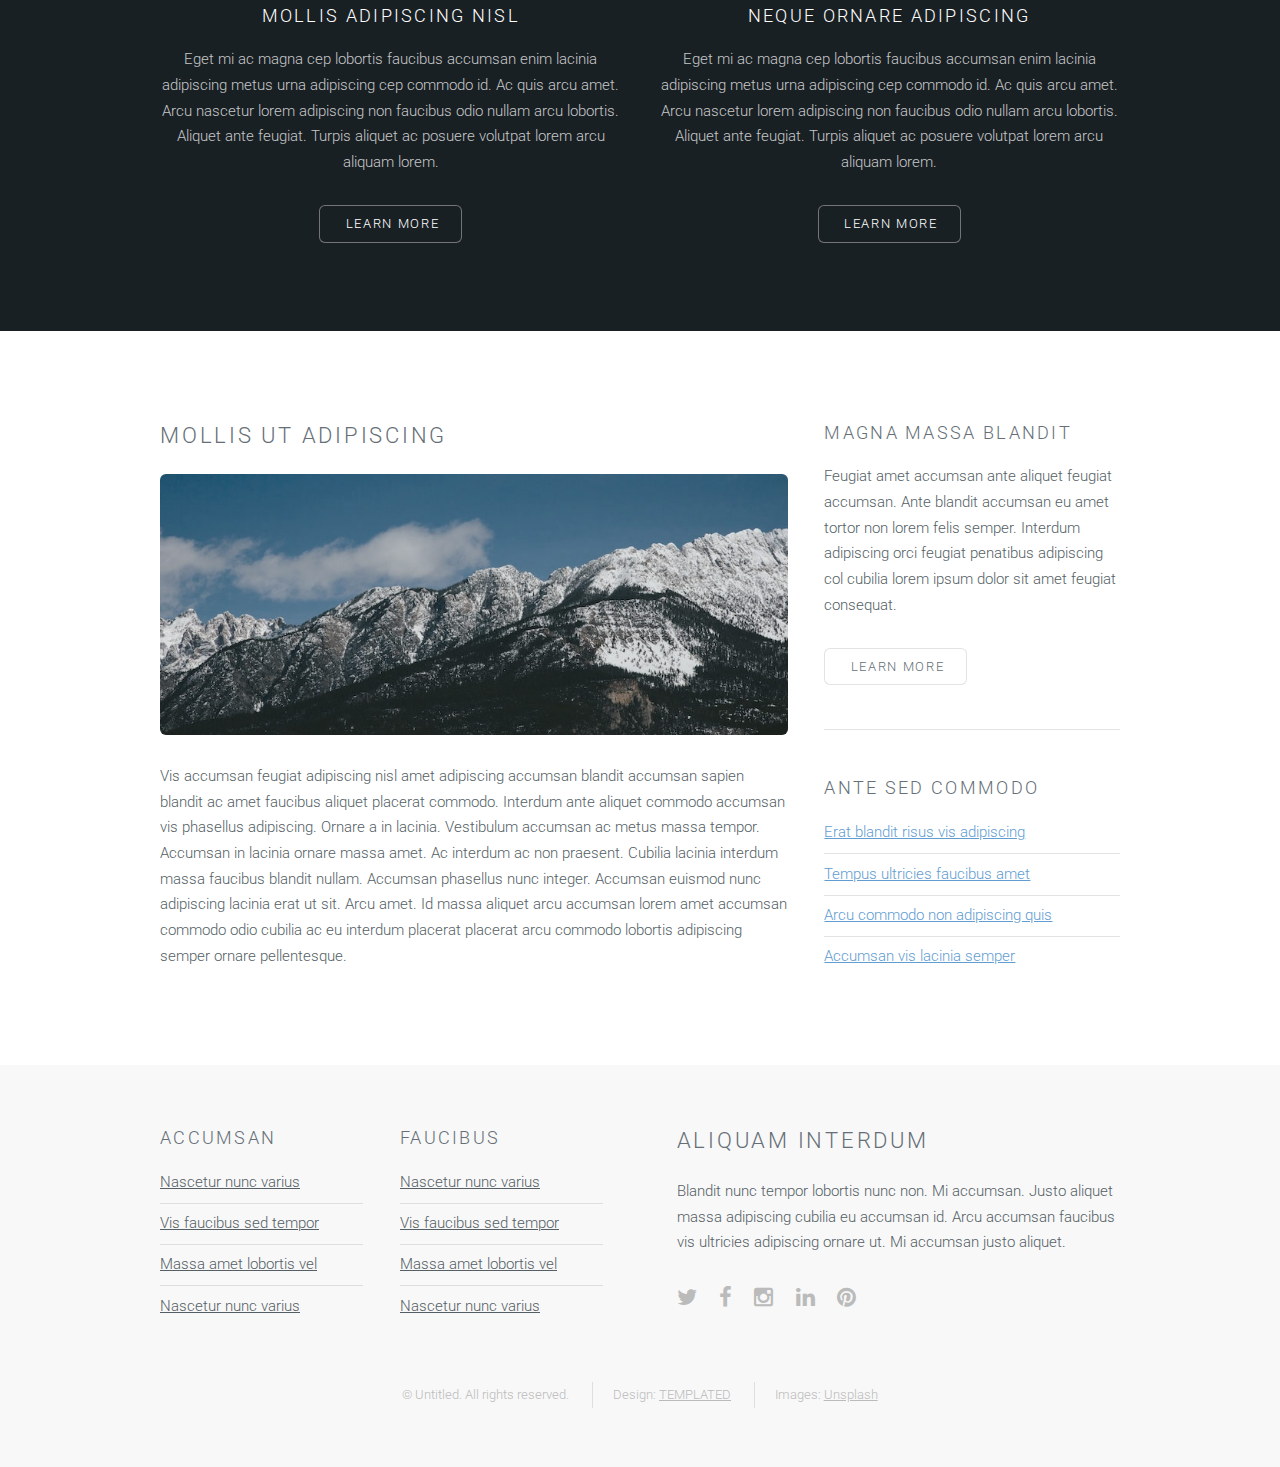
==== commit 7774e9c4: "version 2" ====
--- a/index.html
+++ b/index.html
@@ -6,7 +6,7 @@
 -->
 <html>
 	<head>
-		<title>Ion by TEMPLATED</title>
+		<title>Nuevo titulo</title>
 		<meta http-equiv="content-type" content="text/html; charset=utf-8" />
 		<meta name="description" content="" />
 		<meta name="keywords" content="" />
@@ -25,7 +25,7 @@
 
 		<!-- Header -->
 			<header id="header" class="skel-layers-fixed">
-				<h1><a href="#">Ion</a></h1>
+				<h1><a href="#">Nuevo titulo</a></h1>
 				<nav id="nav">
 					<ul>
 						<li><a href="index.html">Home</a></li>
@@ -195,4 +195,4 @@
 			</footer>
 
 	</body>
-</html>+</html>
--- a/css/style.css
+++ b/css/style.css
@@ -32,7 +32,7 @@
 		}
 
 	strong, b {
-		color: #666f77;
+		color: #666f88;
 		font-weight: 500;
 	}
 
@@ -1084,4 +1084,4 @@
 
 		#footer .icons a {
 			color: #bbb;
-		}+		}
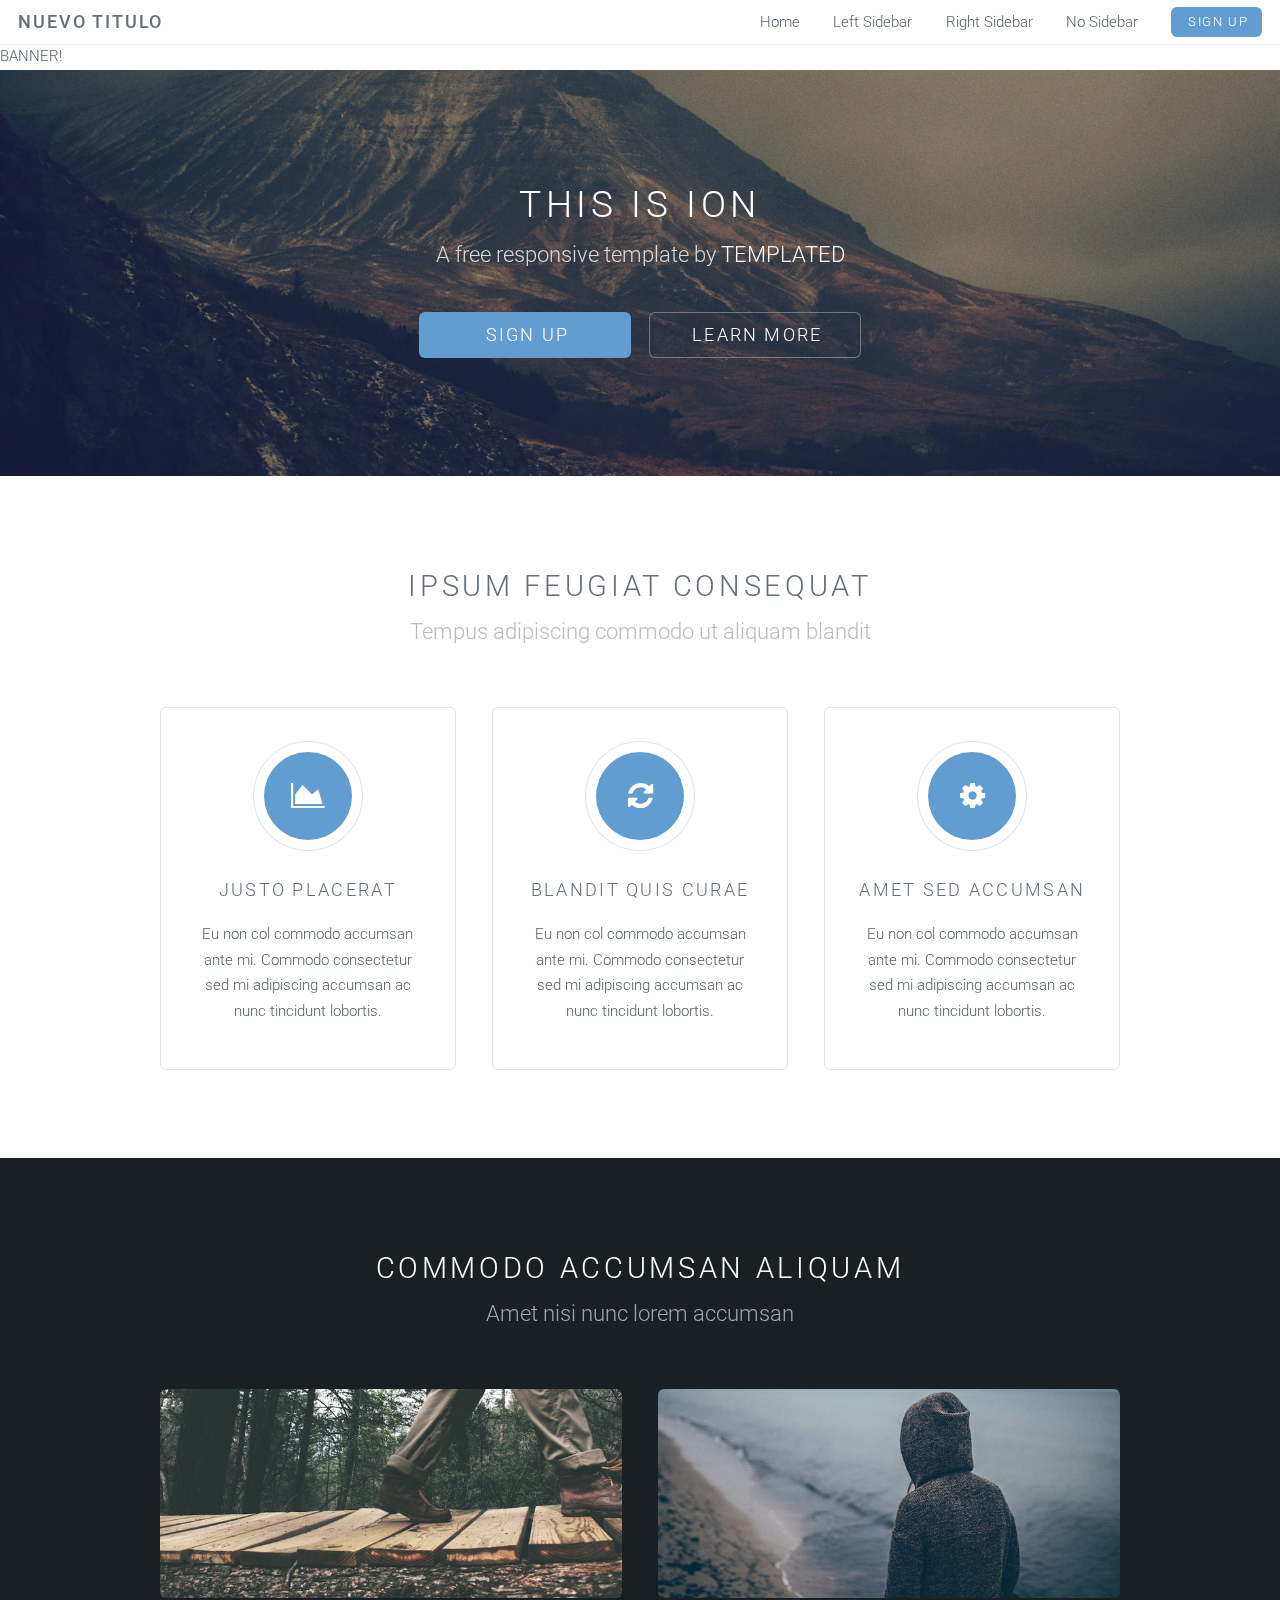
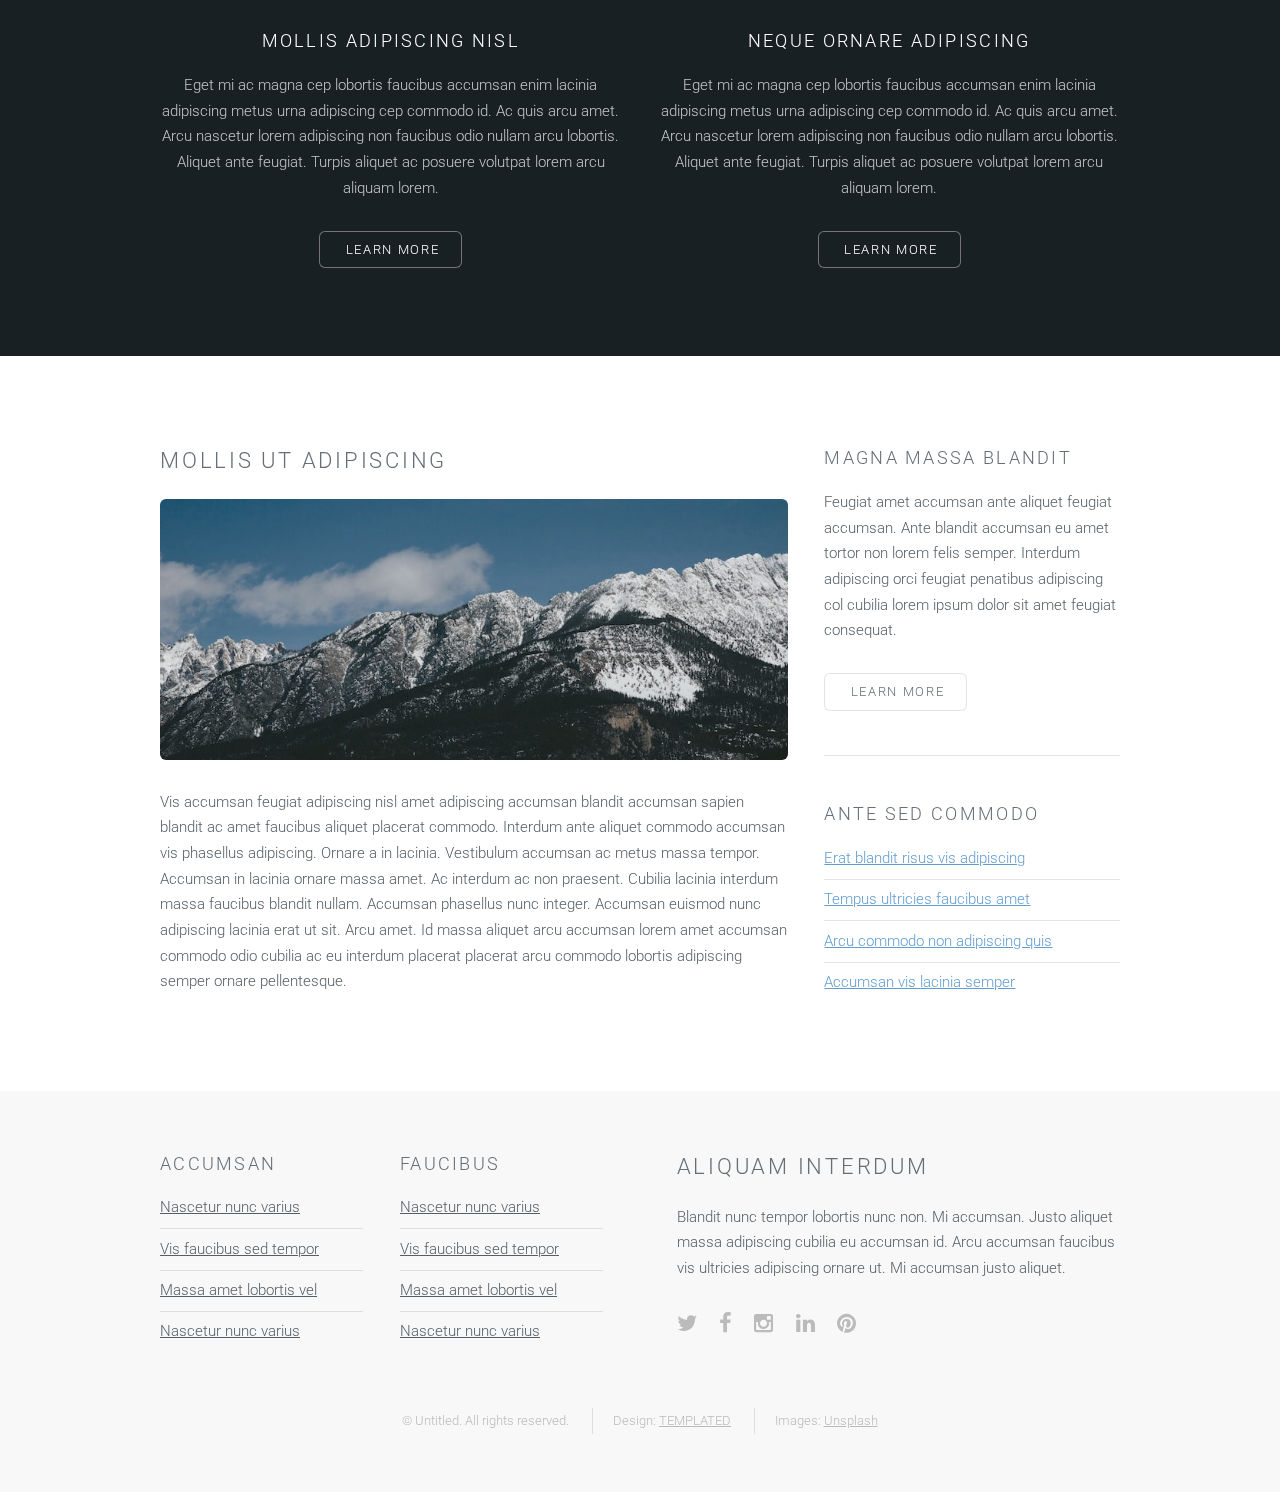
==== commit e164d28a: "añador banner" ====
--- a/index.html
+++ b/index.html
@@ -23,6 +23,7 @@
 	</head>
 	<body id="top">
 
+BANNER!
 		<!-- Header -->
 			<header id="header" class="skel-layers-fixed">
 				<h1><a href="#">Nuevo titulo</a></h1>
